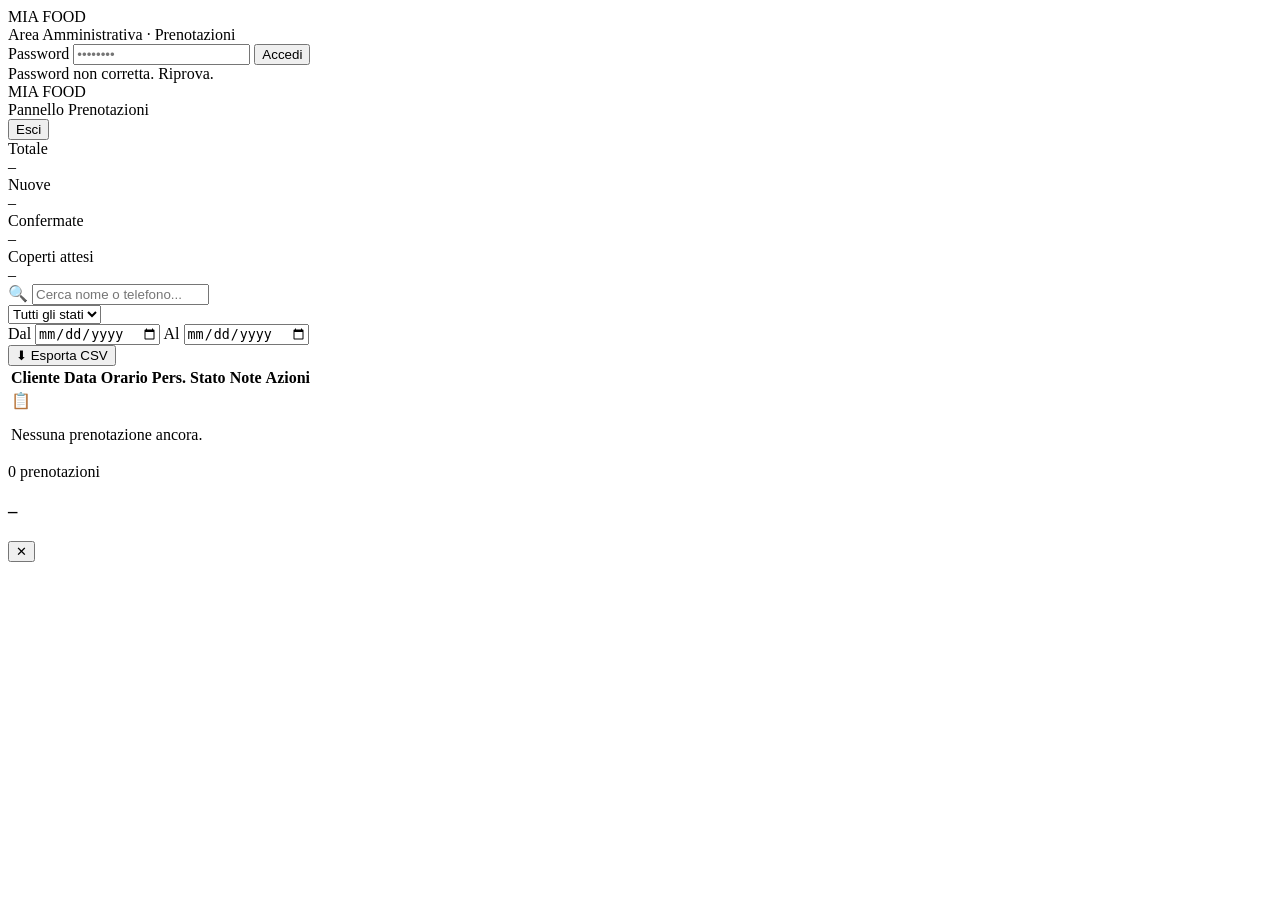
==== admin.html @ eda14361 "Add files via upload" ====
<!DOCTYPE html>
<html lang="it">
<head>
  <meta charset="UTF-8"/>
  <meta name="viewport" content="width=device-width, initial-scale=1.0"/>
  <title>MIA FOOD — Admin Prenotazioni</title>
  <meta name="robots" content="noindex, nofollow"/>
  <link rel="preconnect" href="https://fonts.googleapis.com"/>
  <link rel="preconnect" href="https://fonts.gstatic.com" crossorigin/>
  <link href="https://fonts.googleapis.com/css2?family=Playfair+Display:wght@600;700;800&family=Inter:wght@400;500;600;700&display=swap" rel="stylesheet"/>
  <link rel="stylesheet" href="css/admin.css">
</head>
<body>

<div class="login-wrap" id="login-wrap">
  <div class="login-card">
    <div class="login-logo">MIA <span>FOOD</span></div>
    <div class="login-sub">Area Amministrativa · Prenotazioni</div>
    <label for="pwd">Password</label>
    <input type="password" id="pwd" placeholder="••••••••" onkeydown="if(event.key==='Enter') doLogin()">
    <button class="btn-login" onclick="doLogin()">Accedi</button>
    <div class="login-error" id="login-error">Password non corretta. Riprova.</div>
  </div>
</div>

<div class="admin-wrap" id="admin-wrap">

  <header class="admin-header">
    <div>
      <div class="admin-logo">MIA <span>FOOD</span></div>
      <div class="admin-logo-sub">Pannello Prenotazioni</div>
    </div>
    <div class="header-right">
      <span id="today-label" style="font-size:.82rem;color:rgba(253,250,246,.55);"></span>
      <button class="btn-logout" onclick="doLogout()">Esci</button>
    </div>
  </header>

  <main class="admin-main">

    <div class="stats-row" id="stats-row">
      <div class="stat-card"><div class="s-lbl">Totale</div><div class="s-val" id="s-total">–</div></div>
      <div class="stat-card"><div class="s-lbl">Nuove</div><div class="s-val amber" id="s-new">–</div></div>
      <div class="stat-card"><div class="s-lbl">Confermate</div><div class="s-val green" id="s-confirmed">–</div></div>
      <div class="stat-card"><div class="s-lbl">Coperti attesi</div><div class="s-val red" id="s-guests">–</div></div>
    </div>

    <div class="toolbar">
      <div class="toolbar-search">
        <span class="search-icon">🔍</span>
        <input type="text" id="search-input" placeholder="Cerca nome o telefono..." oninput="renderTable()">
      </div>
      <select id="filter-status" onchange="renderTable()">
        <option value="">Tutti gli stati</option>
        <option value="new">Nuove</option>
        <option value="confirmed">Confermate</option>
        <option value="cancelled">Cancellate</option>
      </select>
      <div class="toolbar-date">
        <label>Dal</label>
        <input type="date" id="filter-date-from" onchange="renderTable()">
        <label>Al</label>
        <input type="date" id="filter-date-to" onchange="renderTable()">
      </div>
      <div class="spacer"></div>
      <button class="btn-export" onclick="exportCSV()">⬇ Esporta CSV</button>
    </div>

    <div class="table-card">
      <div class="table-scroll">
        <table id="bookings-table">
          <thead>
          <tr>
            <th>Cliente</th>
            <th>Data</th>
            <th>Orario</th>
            <th>Pers.</th>
            <th>Stato</th>
            <th>Note</th>
            <th>Azioni</th>
          </tr>
          </thead>
          <tbody id="table-body">
          <tr><td colspan="7"><div class="empty-state"><div class="icon">📋</div><p>Nessuna prenotazione ancora.</p></div></td></tr>
          </tbody>
        </table>
      </div>
      <div class="table-footer">
        <span id="table-count">0 prenotazioni</span>
        <span id="table-updated" style="font-style:italic;"></span>
      </div>
    </div>

  </main>
</div>

<div class="modal-overlay" id="modal-overlay" onclick="closeModal(event)">
  <div class="modal" id="modal">
    <div class="modal-header">
      <h3 id="modal-name">–</h3>
      <button class="modal-close" onclick="closeModalDirect()">✕</button>
    </div>
    <div id="modal-body"></div>
    <div class="modal-actions" id="modal-actions"></div>
  </div>
</div>

<script>
  var ADMIN_PASSWORD = 'miafood2025'; // NASCONDERE DAL JS

  // MODIFICARE DA LOCAL STORAGE A DATABASE

  var bookings = [];
  var currentDetailId = null;

  function doLogin() {
    var pwd = document.getElementById('pwd').value;
    if (pwd === ADMIN_PASSWORD) {
      sessionStorage.setItem('mf_admin', '1');
      document.getElementById('login-wrap').style.display = 'none';
      document.getElementById('admin-wrap').style.display = 'flex';
      init();
    } else {
      document.getElementById('login-error').style.display = 'block';
      document.getElementById('pwd').value = '';
    }
  }

  function doLogout() {
    sessionStorage.removeItem('mf_admin');
    location.reload();
  }

  if (sessionStorage.getItem('mf_admin') === '1') {
    document.getElementById('login-wrap').style.display = 'none';
    document.getElementById('admin-wrap').style.display = 'flex';
  }

  // --- INIT ---
  function init() {
    // Data di oggi nell'header
    var now = new Date();
    document.getElementById('today-label').textContent =
      now.toLocaleDateString('it-IT', { weekday: 'long', day: 'numeric', month: 'long', year: 'numeric' });

    loadBookings();
    renderStats();
    renderTable();

    // Aggiornamento automatico ogni 30 secondi
    setInterval(function() {
      loadBookings();
      renderStats();
      renderTable();
      document.getElementById('table-updated').textContent =
        'Aggiornato alle ' + new Date().toLocaleTimeString('it-IT', { hour: '2-digit', minute: '2-digit' });
    }, 30000);
  }

  // --- CARICA PRENOTAZIONI ---
  function loadBookings() {
    try {
      bookings = JSON.parse(localStorage.getItem('mf_bookings') || '[]');
      if (!Array.isArray(bookings)) bookings = [];
      bookings.sort(function(a, b) {
        // Prima per data di prenotazione (più recente prima)
        return new Date(b.createdAt) - new Date(a.createdAt);
      });
    } catch(e) {
      bookings = [];
    }
  }

  function saveBookings() {
    localStorage.setItem('mf_bookings', JSON.stringify(bookings));
  }

  // --- STATS ---
  function renderStats() {
    var total = bookings.length;
    var newB  = bookings.filter(function(b) { return b.status === 'new'; }).length;
    var conf  = bookings.filter(function(b) { return b.status === 'confirmed'; }).length;
    var guests = bookings
      .filter(function(b) { return b.status !== 'cancelled'; })
      .reduce(function(s, b) { return s + (parseInt(b.guests) || 0); }, 0);

    document.getElementById('s-total').textContent     = total;
    document.getElementById('s-new').textContent       = newB;
    document.getElementById('s-confirmed').textContent = conf;
    document.getElementById('s-guests').textContent    = guests;
  }

  // --- TABELLA ---
  function renderTable() {
    var search      = (document.getElementById('search-input').value || '').toLowerCase().trim();
    var filterS     = document.getElementById('filter-status').value || '';
    var filterFrom  = document.getElementById('filter-date-from').value || '';
    var filterTo    = document.getElementById('filter-date-to').value || '';

    var filtered = bookings.filter(function(b) {
      var matchSearch = !search ||
        b.name.toLowerCase().includes(search) ||
        (b.phone || '').toLowerCase().includes(search);
      var matchStatus = !filterS || b.status === filterS;
      var matchFrom   = !filterFrom || b.date >= filterFrom;
      var matchTo     = !filterTo   || b.date <= filterTo;
      return matchSearch && matchStatus && matchFrom && matchTo;
    });

    var tbody = document.getElementById('table-body');

    if (!filtered.length) {
      tbody.innerHTML = '<tr><td colspan="7"><div class="empty-state"><div class="icon">📋</div><p>Nessuna prenotazione trovata.</p></div></td></tr>';
      document.getElementById('table-count').textContent = '0 prenotazioni';
      return;
    }

    var badgeMap = {
      new:       '<span class="badge badge-new">🟠 Nuova</span>',
      confirmed: '<span class="badge badge-confirmed">✅ Confermata</span>',
      cancelled: '<span class="badge badge-cancelled">❌ Cancellata</span>'
    };

    var rows = filtered.map(function(b) {
      var d       = new Date(b.date + 'T00:00:00');
      var dateMain = d.toLocaleDateString('it-IT', { day: '2-digit', month: '2-digit', year: 'numeric' });
      var dateDay  = d.toLocaleDateString('it-IT', { weekday: 'long' });
      var notes    = b.notes ? b.notes.substring(0, 30) + (b.notes.length > 30 ? '…' : '') : '—';

      var actions = '';
      if (b.status !== 'confirmed') {
        actions += '<button class="btn-action btn-confirm" onclick="updateStatus(\'' + b.id + '\',\'confirmed\',event)" title="Conferma">✓ Conf.</button>';
      }
      if (b.status !== 'cancelled') {
        actions += '<button class="btn-action btn-cancel" onclick="updateStatus(\'' + b.id + '\',\'cancelled\',event)" title="Cancella">✗</button>';
      }
      actions += '<button class="btn-action btn-del" onclick="deleteBooking(\'' + b.id + '\',event)" title="Elimina">🗑</button>';

      return '<tr onclick="openDetail(\'' + b.id + '\')" style="cursor:pointer">' +
        '<td class="td-name"><strong>' + escHtml(b.name) + '</strong><small>' + escHtml(b.phone) + (b.email ? ' · ' + escHtml(b.email) : '') + '</small></td>' +
        '<td class="td-date"><div class="date-main">' + dateMain + '</div><div class="date-day">' + dateDay + '</div></td>' +
        '<td><strong>' + b.time + '</strong></td>' +
        '<td style="text-align:center;font-weight:700">' + b.guests + '</td>' +
        '<td>' + (badgeMap[b.status] || b.status) + '</td>' +
        '<td class="notes-cell" title="' + escHtml(b.notes || '') + '">' + escHtml(notes) + '</td>' +
        '<td><div class="action-btns" onclick="event.stopPropagation()">' + actions + '</div></td>' +
        '</tr>';
    }).join('');

    tbody.innerHTML = rows;
    document.getElementById('table-count').textContent = filtered.length + ' prenotazion' + (filtered.length === 1 ? 'e' : 'i');
  }

  // --- AZIONI ---
  function updateStatus(id, status, event) {
    if (event) event.stopPropagation();
    var b = bookings.find(function(x) { return x.id === id; });
    if (!b) return;
    b.status = status;
    saveBookings();
    renderStats();
    renderTable();
  }

  function deleteBooking(id, event) {
    if (event) event.stopPropagation();
    if (!confirm('Eliminare definitivamente questa prenotazione?')) return;
    bookings = bookings.filter(function(b) { return b.id !== id; });
    saveBookings();
    renderStats();
    renderTable();
  }

  // --- DETTAGLIO MODALE ---
  function openDetail(id) {
    var b = bookings.find(function(x) { return x.id === id; });
    if (!b) return;
    currentDetailId = id;

    var d = new Date(b.date + 'T00:00:00');
    var dateStr = d.toLocaleDateString('it-IT', { weekday: 'long', day: 'numeric', month: 'long', year: 'numeric' });
    var createdStr = new Date(b.createdAt).toLocaleString('it-IT');

    var badgeMap = {
      new:       '<span class="badge badge-new">🟠 Nuova</span>',
      confirmed: '<span class="badge badge-confirmed">✅ Confermata</span>',
      cancelled: '<span class="badge badge-cancelled">❌ Cancellata</span>'
    };

    document.getElementById('modal-name').textContent = b.name;
    document.getElementById('modal-body').innerHTML =
      row('Telefono',    '<a href="tel:' + b.phone + '" style="color:var(--red);font-weight:600">' + escHtml(b.phone) + '</a>') +
      row('Email',       b.email ? '<a href="mailto:' + b.email + '" style="color:var(--red)">' + escHtml(b.email) + '</a>' : '—') +
      row('Data',        dateStr) +
      row('Orario',      '<strong>' + b.time + '</strong>') +
      row('Persone',     '<strong>' + b.guests + '</strong>') +
      row('Stato',       badgeMap[b.status] || b.status) +
      row('Note',        b.notes ? escHtml(b.notes) : '—') +
      row('Ricevuta il', createdStr);

    var actions = '';
    if (b.status !== 'confirmed') {
      actions += '<button class="btn-action btn-confirm" style="font-size:.88rem;padding:.65rem" onclick="updateStatus(\'' + b.id + '\',\'confirmed\'); closeModalDirect()">✓ Conferma</button>';
    }
    if (b.status !== 'cancelled') {
      actions += '<button class="btn-action btn-cancel" style="font-size:.88rem;padding:.65rem" onclick="updateStatus(\'' + b.id + '\',\'cancelled\'); closeModalDirect()">✗ Cancella</button>';
    }
    document.getElementById('modal-actions').innerHTML = actions;

    document.getElementById('modal-overlay').classList.add('open');
  }

  function row(lbl, val) {
    return '<div class="modal-row"><div class="modal-row-lbl">' + lbl + '</div><div class="modal-row-val">' + val + '</div></div>';
  }

  function closeModal(event) {
    if (event.target === document.getElementById('modal-overlay')) closeModalDirect();
  }
  function closeModalDirect() {
    document.getElementById('modal-overlay').classList.remove('open');
  }

  // --- EXPORT CSV ---
  function exportCSV() {
    var header = ['ID', 'Nome', 'Telefono', 'Email', 'Data', 'Orario', 'Persone', 'Stato', 'Note', 'Ricevuta il'];
    var rows = bookings.map(function(b) {
      return [b.id, b.name, b.phone, b.email || '', b.date, b.time, b.guests, b.status,
        (b.notes || '').replace(/"/g, '""'), b.createdAt]
        .map(function(v) { return '"' + v + '"'; }).join(',');
    });
    var csv = [header.join(',')].concat(rows).join('\n');
    var bom  = '\uFEFF'; // BOM per Excel italiano
    var blob = new Blob([bom + csv], { type: 'text/csv;charset=utf-8;' });
    var url  = URL.createObjectURL(blob);
    var a    = document.createElement('a');
    a.href     = url;
    a.download = 'prenotazioni-miafood-' + new Date().toISOString().split('T')[0] + '.csv';
    a.click();
    URL.revokeObjectURL(url);
  }

  // --- UTILS ---
  function escHtml(str) {
    return String(str || '')
      .replace(/&/g, '&amp;')
      .replace(/</g, '&lt;')
      .replace(/>/g, '&gt;')
      .replace(/"/g, '&quot;');
  }

  // --- AUTO-INIT se sessione attiva ---
  if (sessionStorage.getItem('mf_admin') === '1') {
    init();
  }
</script>
</body>
</html>
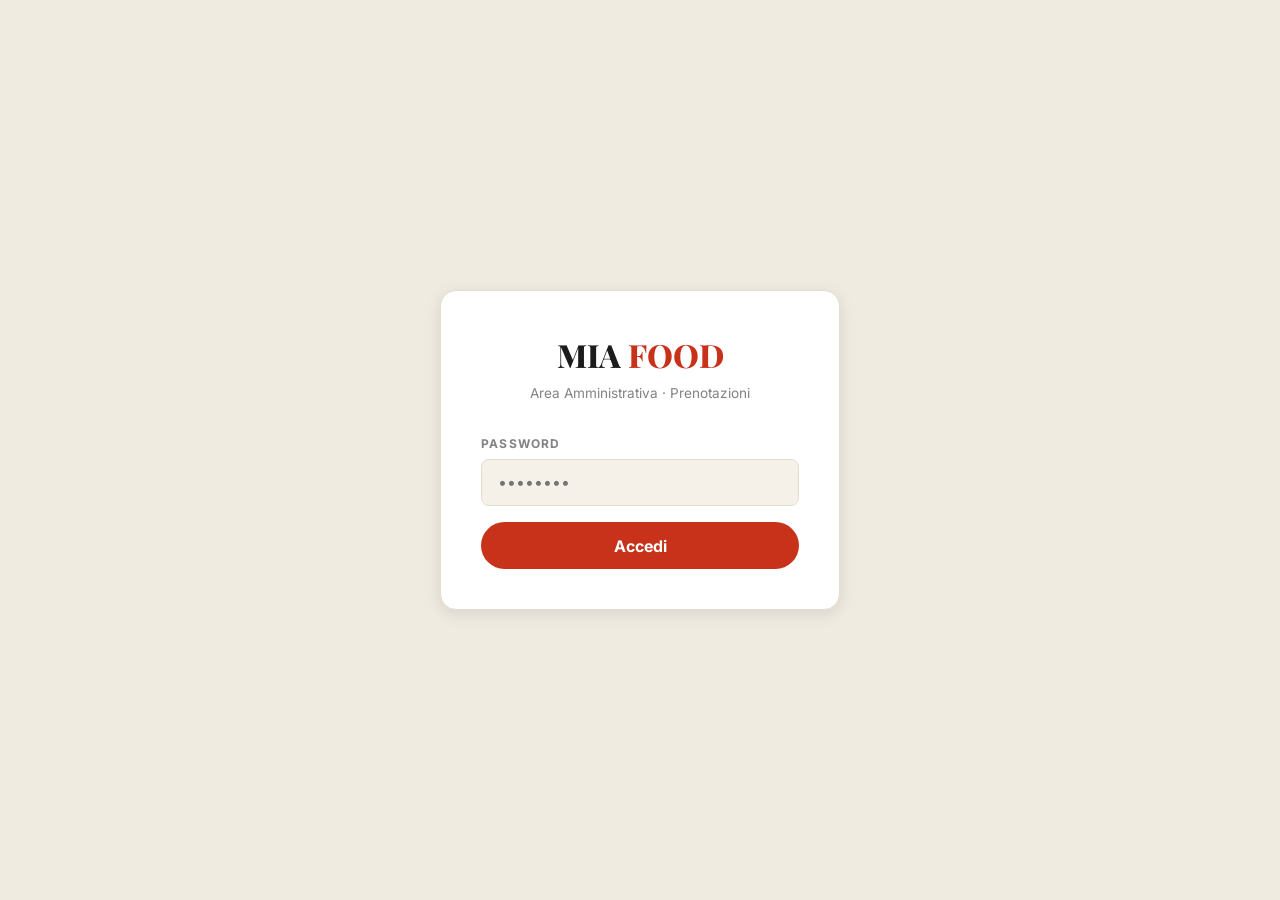
==== commit 6d27fe2a: "Remove inline admin JavaScript from admin.html Removed inline admin JavaScript for login and booking" ====
--- a/admin.html
+++ b/admin.html
@@ -105,254 +105,6 @@
   </div>
 </div>
 
-<script>
-  var ADMIN_PASSWORD = 'miafood2025'; // NASCONDERE DAL JS
-
-  // MODIFICARE DA LOCAL STORAGE A DATABASE
-
-  var bookings = [];
-  var currentDetailId = null;
-
-  function doLogin() {
-    var pwd = document.getElementById('pwd').value;
-    if (pwd === ADMIN_PASSWORD) {
-      sessionStorage.setItem('mf_admin', '1');
-      document.getElementById('login-wrap').style.display = 'none';
-      document.getElementById('admin-wrap').style.display = 'flex';
-      init();
-    } else {
-      document.getElementById('login-error').style.display = 'block';
-      document.getElementById('pwd').value = '';
-    }
-  }
-
-  function doLogout() {
-    sessionStorage.removeItem('mf_admin');
-    location.reload();
-  }
-
-  if (sessionStorage.getItem('mf_admin') === '1') {
-    document.getElementById('login-wrap').style.display = 'none';
-    document.getElementById('admin-wrap').style.display = 'flex';
-  }
-
-  // --- INIT ---
-  function init() {
-    // Data di oggi nell'header
-    var now = new Date();
-    document.getElementById('today-label').textContent =
-      now.toLocaleDateString('it-IT', { weekday: 'long', day: 'numeric', month: 'long', year: 'numeric' });
-
-    loadBookings();
-    renderStats();
-    renderTable();
-
-    // Aggiornamento automatico ogni 30 secondi
-    setInterval(function() {
-      loadBookings();
-      renderStats();
-      renderTable();
-      document.getElementById('table-updated').textContent =
-        'Aggiornato alle ' + new Date().toLocaleTimeString('it-IT', { hour: '2-digit', minute: '2-digit' });
-    }, 30000);
-  }
-
-  // --- CARICA PRENOTAZIONI ---
-  function loadBookings() {
-    try {
-      bookings = JSON.parse(localStorage.getItem('mf_bookings') || '[]');
-      if (!Array.isArray(bookings)) bookings = [];
-      bookings.sort(function(a, b) {
-        // Prima per data di prenotazione (più recente prima)
-        return new Date(b.createdAt) - new Date(a.createdAt);
-      });
-    } catch(e) {
-      bookings = [];
-    }
-  }
-
-  function saveBookings() {
-    localStorage.setItem('mf_bookings', JSON.stringify(bookings));
-  }
-
-  // --- STATS ---
-  function renderStats() {
-    var total = bookings.length;
-    var newB  = bookings.filter(function(b) { return b.status === 'new'; }).length;
-    var conf  = bookings.filter(function(b) { return b.status === 'confirmed'; }).length;
-    var guests = bookings
-      .filter(function(b) { return b.status !== 'cancelled'; })
-      .reduce(function(s, b) { return s + (parseInt(b.guests) || 0); }, 0);
-
-    document.getElementById('s-total').textContent     = total;
-    document.getElementById('s-new').textContent       = newB;
-    document.getElementById('s-confirmed').textContent = conf;
-    document.getElementById('s-guests').textContent    = guests;
-  }
-
-  // --- TABELLA ---
-  function renderTable() {
-    var search      = (document.getElementById('search-input').value || '').toLowerCase().trim();
-    var filterS     = document.getElementById('filter-status').value || '';
-    var filterFrom  = document.getElementById('filter-date-from').value || '';
-    var filterTo    = document.getElementById('filter-date-to').value || '';
-
-    var filtered = bookings.filter(function(b) {
-      var matchSearch = !search ||
-        b.name.toLowerCase().includes(search) ||
-        (b.phone || '').toLowerCase().includes(search);
-      var matchStatus = !filterS || b.status === filterS;
-      var matchFrom   = !filterFrom || b.date >= filterFrom;
-      var matchTo     = !filterTo   || b.date <= filterTo;
-      return matchSearch && matchStatus && matchFrom && matchTo;
-    });
-
-    var tbody = document.getElementById('table-body');
-
-    if (!filtered.length) {
-      tbody.innerHTML = '<tr><td colspan="7"><div class="empty-state"><div class="icon">📋</div><p>Nessuna prenotazione trovata.</p></div></td></tr>';
-      document.getElementById('table-count').textContent = '0 prenotazioni';
-      return;
-    }
-
-    var badgeMap = {
-      new:       '<span class="badge badge-new">🟠 Nuova</span>',
-      confirmed: '<span class="badge badge-confirmed">✅ Confermata</span>',
-      cancelled: '<span class="badge badge-cancelled">❌ Cancellata</span>'
-    };
-
-    var rows = filtered.map(function(b) {
-      var d       = new Date(b.date + 'T00:00:00');
-      var dateMain = d.toLocaleDateString('it-IT', { day: '2-digit', month: '2-digit', year: 'numeric' });
-      var dateDay  = d.toLocaleDateString('it-IT', { weekday: 'long' });
-      var notes    = b.notes ? b.notes.substring(0, 30) + (b.notes.length > 30 ? '…' : '') : '—';
-
-      var actions = '';
-      if (b.status !== 'confirmed') {
-        actions += '<button class="btn-action btn-confirm" onclick="updateStatus(\'' + b.id + '\',\'confirmed\',event)" title="Conferma">✓ Conf.</button>';
-      }
-      if (b.status !== 'cancelled') {
-        actions += '<button class="btn-action btn-cancel" onclick="updateStatus(\'' + b.id + '\',\'cancelled\',event)" title="Cancella">✗</button>';
-      }
-      actions += '<button class="btn-action btn-del" onclick="deleteBooking(\'' + b.id + '\',event)" title="Elimina">🗑</button>';
-
-      return '<tr onclick="openDetail(\'' + b.id + '\')" style="cursor:pointer">' +
-        '<td class="td-name"><strong>' + escHtml(b.name) + '</strong><small>' + escHtml(b.phone) + (b.email ? ' · ' + escHtml(b.email) : '') + '</small></td>' +
-        '<td class="td-date"><div class="date-main">' + dateMain + '</div><div class="date-day">' + dateDay + '</div></td>' +
-        '<td><strong>' + b.time + '</strong></td>' +
-        '<td style="text-align:center;font-weight:700">' + b.guests + '</td>' +
-        '<td>' + (badgeMap[b.status] || b.status) + '</td>' +
-        '<td class="notes-cell" title="' + escHtml(b.notes || '') + '">' + escHtml(notes) + '</td>' +
-        '<td><div class="action-btns" onclick="event.stopPropagation()">' + actions + '</div></td>' +
-        '</tr>';
-    }).join('');
-
-    tbody.innerHTML = rows;
-    document.getElementById('table-count').textContent = filtered.length + ' prenotazion' + (filtered.length === 1 ? 'e' : 'i');
-  }
-
-  // --- AZIONI ---
-  function updateStatus(id, status, event) {
-    if (event) event.stopPropagation();
-    var b = bookings.find(function(x) { return x.id === id; });
-    if (!b) return;
-    b.status = status;
-    saveBookings();
-    renderStats();
-    renderTable();
-  }
-
-  function deleteBooking(id, event) {
-    if (event) event.stopPropagation();
-    if (!confirm('Eliminare definitivamente questa prenotazione?')) return;
-    bookings = bookings.filter(function(b) { return b.id !== id; });
-    saveBookings();
-    renderStats();
-    renderTable();
-  }
-
-  // --- DETTAGLIO MODALE ---
-  function openDetail(id) {
-    var b = bookings.find(function(x) { return x.id === id; });
-    if (!b) return;
-    currentDetailId = id;
-
-    var d = new Date(b.date + 'T00:00:00');
-    var dateStr = d.toLocaleDateString('it-IT', { weekday: 'long', day: 'numeric', month: 'long', year: 'numeric' });
-    var createdStr = new Date(b.createdAt).toLocaleString('it-IT');
-
-    var badgeMap = {
-      new:       '<span class="badge badge-new">🟠 Nuova</span>',
-      confirmed: '<span class="badge badge-confirmed">✅ Confermata</span>',
-      cancelled: '<span class="badge badge-cancelled">❌ Cancellata</span>'
-    };
-
-    document.getElementById('modal-name').textContent = b.name;
-    document.getElementById('modal-body').innerHTML =
-      row('Telefono',    '<a href="tel:' + b.phone + '" style="color:var(--red);font-weight:600">' + escHtml(b.phone) + '</a>') +
-      row('Email',       b.email ? '<a href="mailto:' + b.email + '" style="color:var(--red)">' + escHtml(b.email) + '</a>' : '—') +
-      row('Data',        dateStr) +
-      row('Orario',      '<strong>' + b.time + '</strong>') +
-      row('Persone',     '<strong>' + b.guests + '</strong>') +
-      row('Stato',       badgeMap[b.status] || b.status) +
-      row('Note',        b.notes ? escHtml(b.notes) : '—') +
-      row('Ricevuta il', createdStr);
-
-    var actions = '';
-    if (b.status !== 'confirmed') {
-      actions += '<button class="btn-action btn-confirm" style="font-size:.88rem;padding:.65rem" onclick="updateStatus(\'' + b.id + '\',\'confirmed\'); closeModalDirect()">✓ Conferma</button>';
-    }
-    if (b.status !== 'cancelled') {
-      actions += '<button class="btn-action btn-cancel" style="font-size:.88rem;padding:.65rem" onclick="updateStatus(\'' + b.id + '\',\'cancelled\'); closeModalDirect()">✗ Cancella</button>';
-    }
-    document.getElementById('modal-actions').innerHTML = actions;
-
-    document.getElementById('modal-overlay').classList.add('open');
-  }
-
-  function row(lbl, val) {
-    return '<div class="modal-row"><div class="modal-row-lbl">' + lbl + '</div><div class="modal-row-val">' + val + '</div></div>';
-  }
-
-  function closeModal(event) {
-    if (event.target === document.getElementById('modal-overlay')) closeModalDirect();
-  }
-  function closeModalDirect() {
-    document.getElementById('modal-overlay').classList.remove('open');
-  }
-
-  // --- EXPORT CSV ---
-  function exportCSV() {
-    var header = ['ID', 'Nome', 'Telefono', 'Email', 'Data', 'Orario', 'Persone', 'Stato', 'Note', 'Ricevuta il'];
-    var rows = bookings.map(function(b) {
-      return [b.id, b.name, b.phone, b.email || '', b.date, b.time, b.guests, b.status,
-        (b.notes || '').replace(/"/g, '""'), b.createdAt]
-        .map(function(v) { return '"' + v + '"'; }).join(',');
-    });
-    var csv = [header.join(',')].concat(rows).join('\n');
-    var bom  = '\uFEFF'; // BOM per Excel italiano
-    var blob = new Blob([bom + csv], { type: 'text/csv;charset=utf-8;' });
-    var url  = URL.createObjectURL(blob);
-    var a    = document.createElement('a');
-    a.href     = url;
-    a.download = 'prenotazioni-miafood-' + new Date().toISOString().split('T')[0] + '.csv';
-    a.click();
-    URL.revokeObjectURL(url);
-  }
-
-  // --- UTILS ---
-  function escHtml(str) {
-    return String(str || '')
-      .replace(/&/g, '&amp;')
-      .replace(/</g, '&lt;')
-      .replace(/>/g, '&gt;')
-      .replace(/"/g, '&quot;');
-  }
-
-  // --- AUTO-INIT se sessione attiva ---
-  if (sessionStorage.getItem('mf_admin') === '1') {
-    init();
-  }
-</script>
+<script src="js/admin.js"></script>
 </body>
 </html>
--- a/css/admin.css
+++ b/css/admin.css
@@ -0,0 +1,446 @@
+*, *::before, *::after { box-sizing: border-box; margin: 0; padding: 0; }
+html { font-size: 16px; }
+body {
+  font-family: 'Inter', system-ui, sans-serif;
+  background: #F0EBE1;
+  color: #1C1C1C;
+  line-height: 1.5;
+  min-height: 100vh;
+}
+
+:root {
+  --red:      #C8321A;
+  --red-dark: #A0280F;
+  --accent:   #D4A537;
+  --charcoal: #1C1C1C;
+  --cream:    #FDFAF6;
+  --cream2:   #F5F0E8;
+  --card:     #FFFFFF;
+  --border:   #E5DDD0;
+  --muted:    rgba(28,28,28,.55);
+  --font-display: 'Playfair Display', Georgia, serif;
+  --radius: 1rem;
+  --shadow-sm: 0 1px 4px rgba(0,0,0,.07);
+  --shadow-md: 0 4px 16px rgba(0,0,0,.10);
+}
+
+/* ---- LOGIN ---- */
+.login-wrap {
+  min-height: 100vh;
+  display: flex;
+  align-items: center;
+  justify-content: center;
+  padding: 2rem;
+}
+.login-card {
+  background: var(--card);
+  border-radius: var(--radius);
+  box-shadow: var(--shadow-md);
+  border: 1px solid var(--border);
+  padding: 2.5rem;
+  width: 100%;
+  max-width: 400px;
+  text-align: center;
+}
+.login-logo {
+  font-family: var(--font-display);
+  font-size: 2rem;
+  font-weight: 800;
+  margin-bottom: .25rem;
+}
+.login-logo span { color: var(--red); }
+.login-sub { font-size: .85rem; color: var(--muted); margin-bottom: 2rem; }
+.login-card label {
+  display: block;
+  font-size: .75rem;
+  font-weight: 700;
+  text-transform: uppercase;
+  letter-spacing: .1em;
+  color: var(--muted);
+  text-align: left;
+  margin-bottom: .35rem;
+}
+.login-card input[type="password"] {
+  width: 100%;
+  padding: .8rem 1rem;
+  border: 1.5px solid var(--border);
+  border-radius: .5rem;
+  font-size: 1rem;
+  font-family: inherit;
+  outline: none;
+  transition: border-color .15s;
+  background: var(--cream2);
+  margin-bottom: 1rem;
+}
+.login-card input[type="password"]:focus { border-color: var(--red); background: #fff; }
+.btn-login {
+  width: 100%;
+  padding: .85rem;
+  background: var(--red);
+  color: #fff;
+  border: none;
+  border-radius: 100px;
+  font-size: 1rem;
+  font-weight: 700;
+  font-family: inherit;
+  cursor: pointer;
+  transition: background .15s;
+}
+.btn-login:hover { background: var(--red-dark); }
+.login-error {
+  margin-top: .85rem;
+  font-size: .85rem;
+  color: var(--red);
+  font-weight: 600;
+  display: none;
+}
+
+/* ---- LAYOUT ADMIN ---- */
+.admin-wrap { display: none; flex-direction: column; min-height: 100vh; }
+
+/* Header */
+.admin-header {
+  background: var(--charcoal);
+  color: var(--cream);
+  padding: .9rem 1.5rem;
+  display: flex;
+  align-items: center;
+  justify-content: space-between;
+  gap: 1rem;
+  position: sticky;
+  top: 0;
+  z-index: 50;
+}
+.admin-logo {
+  font-family: var(--font-display);
+  font-size: 1.3rem;
+  font-weight: 800;
+}
+.admin-logo span { color: var(--red); }
+.admin-logo-sub {
+  font-size: .7rem;
+  text-transform: uppercase;
+  letter-spacing: .12em;
+  color: rgba(253,250,246,.50);
+  margin-top: .1rem;
+}
+.header-right { display: flex; align-items: center; gap: .75rem; }
+.btn-logout {
+  background: rgba(253,250,246,.1);
+  color: var(--cream);
+  border: 1px solid rgba(253,250,246,.2);
+  padding: .45rem .9rem;
+  border-radius: 100px;
+  font-size: .8rem;
+  font-weight: 600;
+  font-family: inherit;
+  cursor: pointer;
+  transition: background .15s;
+}
+.btn-logout:hover { background: rgba(253,250,246,.18); }
+
+/* Main */
+.admin-main {
+  flex: 1;
+  padding: 1.5rem;
+  max-width: 1200px;
+  width: 100%;
+  margin-inline: auto;
+}
+
+/* Stats */
+.stats-row {
+  display: grid;
+  grid-template-columns: repeat(4, 1fr);
+  gap: 1rem;
+  margin-bottom: 1.5rem;
+}
+@media (max-width: 700px) {
+  .stats-row { grid-template-columns: repeat(2, 1fr); }
+}
+.stat-card {
+  background: var(--card);
+  border-radius: .85rem;
+  border: 1px solid var(--border);
+  padding: 1.1rem 1.25rem;
+  box-shadow: var(--shadow-sm);
+}
+.stat-card .s-lbl {
+  font-size: .68rem;
+  font-weight: 700;
+  text-transform: uppercase;
+  letter-spacing: .12em;
+  color: var(--muted);
+}
+.stat-card .s-val {
+  font-family: var(--font-display);
+  font-size: 2rem;
+  font-weight: 700;
+  line-height: 1.1;
+  margin-top: .25rem;
+  color: var(--charcoal);
+}
+.stat-card .s-val.red   { color: var(--red); }
+.stat-card .s-val.green { color: #2e7d32; }
+.stat-card .s-val.amber { color: #e65100; }
+
+/* Toolbar */
+.toolbar {
+  background: var(--card);
+  border-radius: .85rem;
+  border: 1px solid var(--border);
+  padding: 1rem 1.25rem;
+  margin-bottom: 1rem;
+  display: flex;
+  gap: .75rem;
+  align-items: center;
+  flex-wrap: wrap;
+  box-shadow: var(--shadow-sm);
+}
+.toolbar-search {
+  flex: 1;
+  min-width: 180px;
+  max-width: 300px;
+  position: relative;
+}
+.toolbar-search input {
+  width: 100%;
+  padding: .65rem .9rem .65rem 2.4rem;
+  border: 1.5px solid var(--border);
+  border-radius: .5rem;
+  font-size: .92rem;
+  font-family: inherit;
+  outline: none;
+  background: var(--cream2);
+  transition: border-color .15s;
+}
+.toolbar-search input:focus { border-color: var(--red); background: #fff; }
+.toolbar-search .search-icon {
+  position: absolute;
+  left: .75rem;
+  top: 50%;
+  transform: translateY(-50%);
+  color: var(--muted);
+  font-size: 1rem;
+  pointer-events: none;
+}
+.toolbar select {
+  padding: .65rem .9rem;
+  border: 1.5px solid var(--border);
+  border-radius: .5rem;
+  font-size: .88rem;
+  font-family: inherit;
+  background: var(--cream2);
+  color: var(--charcoal);
+  outline: none;
+  cursor: pointer;
+  transition: border-color .15s;
+}
+.toolbar select:focus { border-color: var(--red); }
+.toolbar-date {
+  display: flex;
+  align-items: center;
+  gap: .5rem;
+  flex-wrap: wrap;
+}
+.toolbar-date label {
+  font-size: .75rem;
+  font-weight: 600;
+  text-transform: uppercase;
+  letter-spacing: .08em;
+  color: var(--muted);
+}
+.toolbar-date input[type="date"] {
+  padding: .6rem .8rem;
+  border: 1.5px solid var(--border);
+  border-radius: .5rem;
+  font-size: .88rem;
+  font-family: inherit;
+  background: var(--cream2);
+  color: var(--charcoal);
+  outline: none;
+  transition: border-color .15s;
+}
+.toolbar-date input[type="date"]:focus { border-color: var(--red); }
+.spacer { flex: 1; }
+.btn-export {
+  padding: .6rem 1.1rem;
+  background: none;
+  border: 1.5px solid var(--border);
+  border-radius: .5rem;
+  font-size: .85rem;
+  font-weight: 600;
+  font-family: inherit;
+  cursor: pointer;
+  color: var(--charcoal);
+  transition: background .15s, border-color .15s;
+  white-space: nowrap;
+}
+.btn-export:hover { background: var(--charcoal); color: #fff; border-color: var(--charcoal); }
+
+/* Table card */
+.table-card {
+  background: var(--card);
+  border-radius: var(--radius);
+  border: 1px solid var(--border);
+  box-shadow: var(--shadow-sm);
+  overflow: hidden;
+}
+.table-scroll { overflow-x: auto; }
+table {
+  width: 100%;
+  border-collapse: collapse;
+  font-size: .9rem;
+}
+thead th {
+  background: #F7F3EE;
+  text-align: left;
+  padding: .85rem 1rem;
+  font-size: .68rem;
+  font-weight: 700;
+  text-transform: uppercase;
+  letter-spacing: .12em;
+  color: var(--muted);
+  border-bottom: 1px solid var(--border);
+  white-space: nowrap;
+}
+tbody tr { transition: background .12s; }
+tbody tr:hover { background: #FDFAF6; }
+tbody tr:not(:last-child) td { border-bottom: 1px solid var(--border); }
+tbody td {
+  padding: 1rem 1rem;
+  vertical-align: middle;
+  color: var(--charcoal);
+}
+
+.td-name strong { font-weight: 600; font-size: .93rem; display: block; }
+.td-name small  { font-size: .8rem; color: var(--muted); }
+
+.td-date { white-space: nowrap; }
+.td-date .date-main { font-weight: 600; font-size: .9rem; }
+.td-date .date-day  { font-size: .78rem; color: var(--muted); text-transform: capitalize; }
+
+.badge {
+  display: inline-flex;
+  align-items: center;
+  gap: .3rem;
+  padding: .3rem .75rem;
+  border-radius: 100px;
+  font-size: .72rem;
+  font-weight: 700;
+  text-transform: uppercase;
+  letter-spacing: .06em;
+  white-space: nowrap;
+}
+.badge-new       { background: #FFF3E0; color: #E65100; }
+.badge-confirmed { background: #E8F5E9; color: #2E7D32; }
+.badge-cancelled { background: #FCE4EC; color: #C62828; }
+
+.notes-cell {
+  max-width: 180px;
+  font-size: .82rem;
+  color: var(--muted);
+  white-space: nowrap;
+  overflow: hidden;
+  text-overflow: ellipsis;
+}
+
+/* Action buttons — bigger tap targets for tablet */
+.action-btns { display: flex; gap: .4rem; }
+.btn-action {
+  padding: .5rem .85rem;
+  border-radius: .5rem;
+  font-size: .8rem;
+  font-weight: 700;
+  border: 1.5px solid;
+  cursor: pointer;
+  font-family: inherit;
+  transition: background .15s, color .15s;
+  min-width: 2.5rem;
+  text-align: center;
+}
+.btn-confirm { background: #E8F5E9; color: #2E7D32; border-color: #81C784; }
+.btn-confirm:hover { background: #81C784; color: #fff; }
+.btn-cancel  { background: #FCE4EC; color: #C62828; border-color: #EF9A9A; }
+.btn-cancel:hover  { background: #EF9A9A; color: #fff; }
+.btn-del     { background: #fff; color: var(--muted); border-color: var(--border); }
+.btn-del:hover { background: var(--charcoal); color: #fff; border-color: var(--charcoal); }
+
+/* Empty / loading state */
+.empty-state {
+  text-align: center;
+  padding: 4rem 2rem;
+  color: var(--muted);
+}
+.empty-state .icon { font-size: 2.5rem; margin-bottom: .75rem; opacity: .5; }
+.empty-state p { font-size: .95rem; }
+
+/* Table footer */
+.table-footer {
+  padding: .85rem 1rem;
+  border-top: 1px solid var(--border);
+  font-size: .8rem;
+  color: var(--muted);
+  display: flex;
+  justify-content: space-between;
+  align-items: center;
+  flex-wrap: wrap;
+  gap: .5rem;
+  background: #F7F3EE;
+}
+
+/* Detail modal overlay */
+.modal-overlay {
+  position: fixed;
+  inset: 0;
+  background: rgba(28,28,28,.55);
+  z-index: 200;
+  display: flex;
+  align-items: center;
+  justify-content: center;
+  padding: 1.5rem;
+  display: none;
+}
+.modal-overlay.open { display: flex; }
+.modal {
+  background: var(--card);
+  border-radius: var(--radius);
+  box-shadow: 0 20px 60px rgba(0,0,0,.2);
+  width: 100%;
+  max-width: 480px;
+  padding: 2rem;
+}
+.modal-header {
+  display: flex;
+  justify-content: space-between;
+  align-items: flex-start;
+  margin-bottom: 1.5rem;
+}
+.modal-header h3 {
+  font-family: var(--font-display);
+  font-size: 1.4rem;
+}
+.modal-close {
+  background: none; border: none; font-size: 1.4rem; cursor: pointer; color: var(--muted); padding: 0 .25rem; line-height: 1;
+}
+.modal-row {
+  display: flex;
+  gap: 1rem;
+  padding: .6rem 0;
+  border-bottom: 1px solid var(--border);
+  font-size: .93rem;
+}
+.modal-row:last-child { border-bottom: none; }
+.modal-row-lbl { font-weight: 700; color: var(--muted); font-size: .75rem; text-transform: uppercase; letter-spacing: .1em; min-width: 90px; padding-top: .1rem; }
+.modal-row-val { flex: 1; color: var(--charcoal); line-height: 1.55; }
+.modal-actions { display: flex; gap: .75rem; margin-top: 1.5rem; }
+.modal-actions button { flex: 1; padding: .75rem; border-radius: .5rem; font-size: .9rem; font-weight: 700; border: 1.5px solid; cursor: pointer; font-family: inherit; transition: .15s; }
+
+@media (max-width: 600px) {
+  .admin-main { padding: 1rem; }
+  .toolbar { flex-direction: column; align-items: stretch; }
+  .toolbar-search { max-width: none; }
+  .toolbar-date { flex-direction: column; align-items: stretch; }
+  table { font-size: .82rem; }
+  tbody td { padding: .75rem .75rem; }
+}
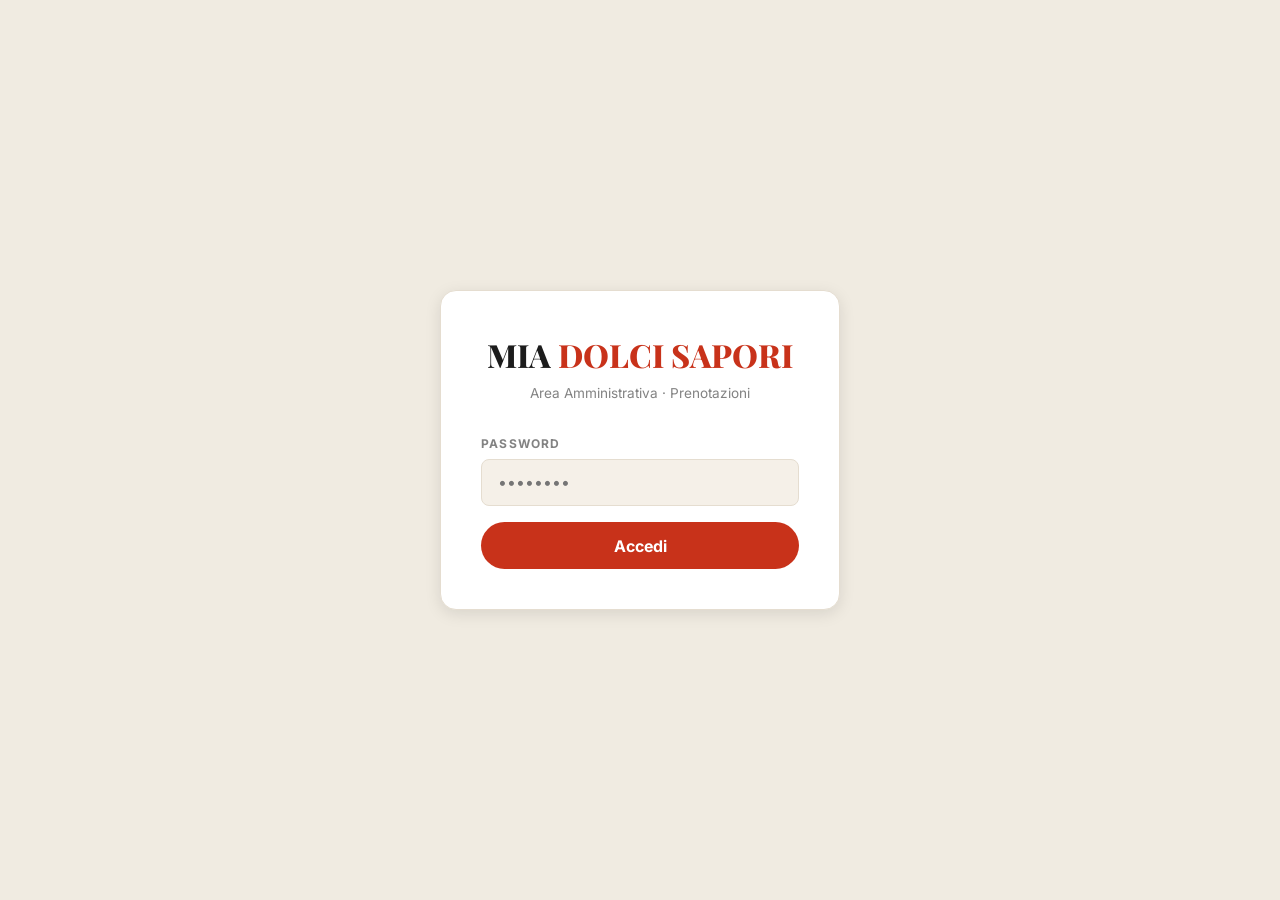
==== commit 5d20338a: "Edited Name" ====
--- a/admin.html
+++ b/admin.html
@@ -3,7 +3,7 @@
 <head>
   <meta charset="UTF-8"/>
   <meta name="viewport" content="width=device-width, initial-scale=1.0"/>
-  <title>MIA FOOD — Admin Prenotazioni</title>
+  <title>MIA DOLCI SAPORI — Admin Prenotazioni</title>
   <meta name="robots" content="noindex, nofollow"/>
   <link rel="preconnect" href="https://fonts.googleapis.com"/>
   <link rel="preconnect" href="https://fonts.gstatic.com" crossorigin/>
@@ -14,10 +14,10 @@
 
 <div class="login-wrap" id="login-wrap">
   <div class="login-card">
-    <div class="login-logo">MIA <span>FOOD</span></div>
+    <div class="login-logo">MIA <span>DOLCI SAPORI</span></div>
     <div class="login-sub">Area Amministrativa · Prenotazioni</div>
     <label for="pwd">Password</label>
-    <input type="password" id="pwd" placeholder="••••••••" onkeydown="if(event.key==='Enter') doLogin()">
+    <input type="password" id="pwd" placeholder="••••••••">
     <button class="btn-login" onclick="doLogin()">Accedi</button>
     <div class="login-error" id="login-error">Password non corretta. Riprova.</div>
   </div>
@@ -27,11 +27,19 @@
 
   <header class="admin-header">
     <div>
-      <div class="admin-logo">MIA <span>FOOD</span></div>
+      <div class="admin-logo">MIA <span>DOLCI SAPORI</span></div>
       <div class="admin-logo-sub">Pannello Prenotazioni</div>
     </div>
     <div class="header-right">
-      <span id="today-label" style="font-size:.82rem;color:rgba(253,250,246,.55);"></span>
+      <div class="day-nav">
+        <button class="day-nav-btn" onclick="prevDay()">‹</button>
+        <div class="day-nav-center">
+          <div class="day-nav-label" id="day-label">Oggi</div>
+          <div class="day-nav-full" id="day-full"></div>
+        </div>
+        <button class="day-nav-btn" onclick="nextDay()">›</button>
+        <button class="day-nav-today" onclick="goToday()">Oggi</button>
+      </div>
       <button class="btn-logout" onclick="doLogout()">Esci</button>
     </div>
   </header>
@@ -39,9 +47,9 @@
   <main class="admin-main">
 
     <div class="stats-row" id="stats-row">
-      <div class="stat-card"><div class="s-lbl">Totale</div><div class="s-val" id="s-total">–</div></div>
-      <div class="stat-card"><div class="s-lbl">Nuove</div><div class="s-val amber" id="s-new">–</div></div>
-      <div class="stat-card"><div class="s-lbl">Confermate</div><div class="s-val green" id="s-confirmed">–</div></div>
+      <div class="stat-card"><div class="s-lbl">Prenotazioni</div><div class="s-val" id="s-total">–</div></div>
+      <div class="stat-card"><div class="s-lbl">In attesa</div><div class="s-val amber" id="s-new">–</div></div>
+      <div class="stat-card"><div class="s-lbl">Arrivati</div><div class="s-val green" id="s-confirmed">–</div></div>
       <div class="stat-card"><div class="s-lbl">Coperti attesi</div><div class="s-val red" id="s-guests">–</div></div>
     </div>
 
@@ -52,16 +60,10 @@
       </div>
       <select id="filter-status" onchange="renderTable()">
         <option value="">Tutti gli stati</option>
-        <option value="new">Nuove</option>
-        <option value="confirmed">Confermate</option>
+        <option value="new">In attesa</option>
+        <option value="confirmed">Arrivati</option>
         <option value="cancelled">Cancellate</option>
       </select>
-      <div class="toolbar-date">
-        <label>Dal</label>
-        <input type="date" id="filter-date-from" onchange="renderTable()">
-        <label>Al</label>
-        <input type="date" id="filter-date-to" onchange="renderTable()">
-      </div>
       <div class="spacer"></div>
       <button class="btn-export" onclick="exportCSV()">⬇ Esporta CSV</button>
     </div>
@@ -70,18 +72,19 @@
       <div class="table-scroll">
         <table id="bookings-table">
           <thead>
-          <tr>
-            <th>Cliente</th>
-            <th>Data</th>
-            <th>Orario</th>
-            <th>Pers.</th>
-            <th>Stato</th>
-            <th>Note</th>
-            <th>Azioni</th>
-          </tr>
+            <tr>
+              <th>Cliente</th>
+              <th>Data</th>
+              <th>Orario</th>
+              <th>Pers.</th>
+              <th>Stato</th>
+              <th>Note</th>
+              <th>Inviata il</th>
+              <th>Azioni</th>
+            </tr>
           </thead>
           <tbody id="table-body">
-          <tr><td colspan="7"><div class="empty-state"><div class="icon">📋</div><p>Nessuna prenotazione ancora.</p></div></td></tr>
+            <tr><td colspan="8"><div class="empty-state"><div class="icon">📋</div><p>Nessuna prenotazione ancora.</p></div></td></tr>
           </tbody>
         </table>
       </div>
--- a/css/admin.css
+++ b/css/admin.css
@@ -24,7 +24,6 @@
   --shadow-md: 0 4px 16px rgba(0,0,0,.10);
 }
 
-/* ---- LOGIN ---- */
 .login-wrap {
   min-height: 100vh;
   display: flex;
@@ -95,10 +94,8 @@
   display: none;
 }
 
-/* ---- LAYOUT ADMIN ---- */
 .admin-wrap { display: none; flex-direction: column; min-height: 100vh; }
 
-/* Header */
 .admin-header {
   background: var(--charcoal);
   color: var(--cream);
@@ -139,7 +136,58 @@
 }
 .btn-logout:hover { background: rgba(253,250,246,.18); }
 
-/* Main */
+.day-nav {
+  display: flex;
+  align-items: center;
+  gap: .5rem;
+  background: rgba(253,250,246,.07);
+  border: 1px solid rgba(253,250,246,.15);
+  border-radius: .75rem;
+  padding: .4rem .6rem;
+}
+.day-nav-btn {
+  background: none;
+  border: none;
+  color: var(--cream);
+  font-size: 1.4rem;
+  cursor: pointer;
+  line-height: 1;
+  padding: 0 .25rem;
+  opacity: .7;
+  transition: opacity .15s;
+  font-family: inherit;
+}
+.day-nav-btn:hover { opacity: 1; }
+.day-nav-center {
+  text-align: center;
+  min-width: 130px;
+}
+.day-nav-label {
+  font-weight: 700;
+  font-size: .95rem;
+  color: var(--cream);
+}
+.day-nav-full {
+  font-size: .68rem;
+  color: rgba(253,250,246,.45);
+  text-transform: capitalize;
+  margin-top: .05rem;
+}
+.day-nav-today {
+  background: var(--red);
+  color: #fff;
+  border: none;
+  border-radius: .5rem;
+  padding: .3rem .7rem;
+  font-size: .75rem;
+  font-weight: 700;
+  cursor: pointer;
+  font-family: inherit;
+  transition: background .15s;
+  margin-left: .25rem;
+}
+.day-nav-today:hover { background: var(--red-dark); }
+
 .admin-main {
   flex: 1;
   padding: 1.5rem;
@@ -148,7 +196,6 @@
   margin-inline: auto;
 }
 
-/* Stats */
 .stats-row {
   display: grid;
   grid-template-columns: repeat(4, 1fr);
@@ -184,7 +231,6 @@
 .stat-card .s-val.green { color: #2e7d32; }
 .stat-card .s-val.amber { color: #e65100; }
 
-/* Toolbar */
 .toolbar {
   background: var(--card);
   border-radius: .85rem;
@@ -237,31 +283,6 @@
   transition: border-color .15s;
 }
 .toolbar select:focus { border-color: var(--red); }
-.toolbar-date {
-  display: flex;
-  align-items: center;
-  gap: .5rem;
-  flex-wrap: wrap;
-}
-.toolbar-date label {
-  font-size: .75rem;
-  font-weight: 600;
-  text-transform: uppercase;
-  letter-spacing: .08em;
-  color: var(--muted);
-}
-.toolbar-date input[type="date"] {
-  padding: .6rem .8rem;
-  border: 1.5px solid var(--border);
-  border-radius: .5rem;
-  font-size: .88rem;
-  font-family: inherit;
-  background: var(--cream2);
-  color: var(--charcoal);
-  outline: none;
-  transition: border-color .15s;
-}
-.toolbar-date input[type="date"]:focus { border-color: var(--red); }
 .spacer { flex: 1; }
 .btn-export {
   padding: .6rem 1.1rem;
@@ -278,7 +299,6 @@
 }
 .btn-export:hover { background: var(--charcoal); color: #fff; border-color: var(--charcoal); }
 
-/* Table card */
 .table-card {
   background: var(--card);
   border-radius: var(--radius);
@@ -345,7 +365,6 @@
   text-overflow: ellipsis;
 }
 
-/* Action buttons — bigger tap targets for tablet */
 .action-btns { display: flex; gap: .4rem; }
 .btn-action {
   padding: .5rem .85rem;
@@ -366,7 +385,6 @@
 .btn-del     { background: #fff; color: var(--muted); border-color: var(--border); }
 .btn-del:hover { background: var(--charcoal); color: #fff; border-color: var(--charcoal); }
 
-/* Empty / loading state */
 .empty-state {
   text-align: center;
   padding: 4rem 2rem;
@@ -375,7 +393,6 @@
 .empty-state .icon { font-size: 2.5rem; margin-bottom: .75rem; opacity: .5; }
 .empty-state p { font-size: .95rem; }
 
-/* Table footer */
 .table-footer {
   padding: .85rem 1rem;
   border-top: 1px solid var(--border);
@@ -389,7 +406,6 @@
   background: #F7F3EE;
 }
 
-/* Detail modal overlay */
 .modal-overlay {
   position: fixed;
   inset: 0;
@@ -416,10 +432,7 @@
   align-items: flex-start;
   margin-bottom: 1.5rem;
 }
-.modal-header h3 {
-  font-family: var(--font-display);
-  font-size: 1.4rem;
-}
+.modal-header h3 { font-family: var(--font-display); font-size: 1.4rem; }
 .modal-close {
   background: none; border: none; font-size: 1.4rem; cursor: pointer; color: var(--muted); padding: 0 .25rem; line-height: 1;
 }
@@ -431,16 +444,19 @@
   font-size: .93rem;
 }
 .modal-row:last-child { border-bottom: none; }
-.modal-row-lbl { font-weight: 700; color: var(--muted); font-size: .75rem; text-transform: uppercase; letter-spacing: .1em; min-width: 90px; padding-top: .1rem; }
+.modal-row-lbl { font-weight: 700; color: var(--muted); font-size: .75rem; text-transform: uppercase; letter-spacing: .1em; min-width: 110px; padding-top: .1rem; }
 .modal-row-val { flex: 1; color: var(--charcoal); line-height: 1.55; }
 .modal-actions { display: flex; gap: .75rem; margin-top: 1.5rem; }
 .modal-actions button { flex: 1; padding: .75rem; border-radius: .5rem; font-size: .9rem; font-weight: 700; border: 1.5px solid; cursor: pointer; font-family: inherit; transition: .15s; }
 
+@media (max-width: 700px) {
+  .header-right { flex-wrap: wrap; justify-content: flex-end; }
+  .day-nav-center { min-width: 100px; }
+}
 @media (max-width: 600px) {
   .admin-main { padding: 1rem; }
   .toolbar { flex-direction: column; align-items: stretch; }
   .toolbar-search { max-width: none; }
-  .toolbar-date { flex-direction: column; align-items: stretch; }
   table { font-size: .82rem; }
   tbody td { padding: .75rem .75rem; }
 }
